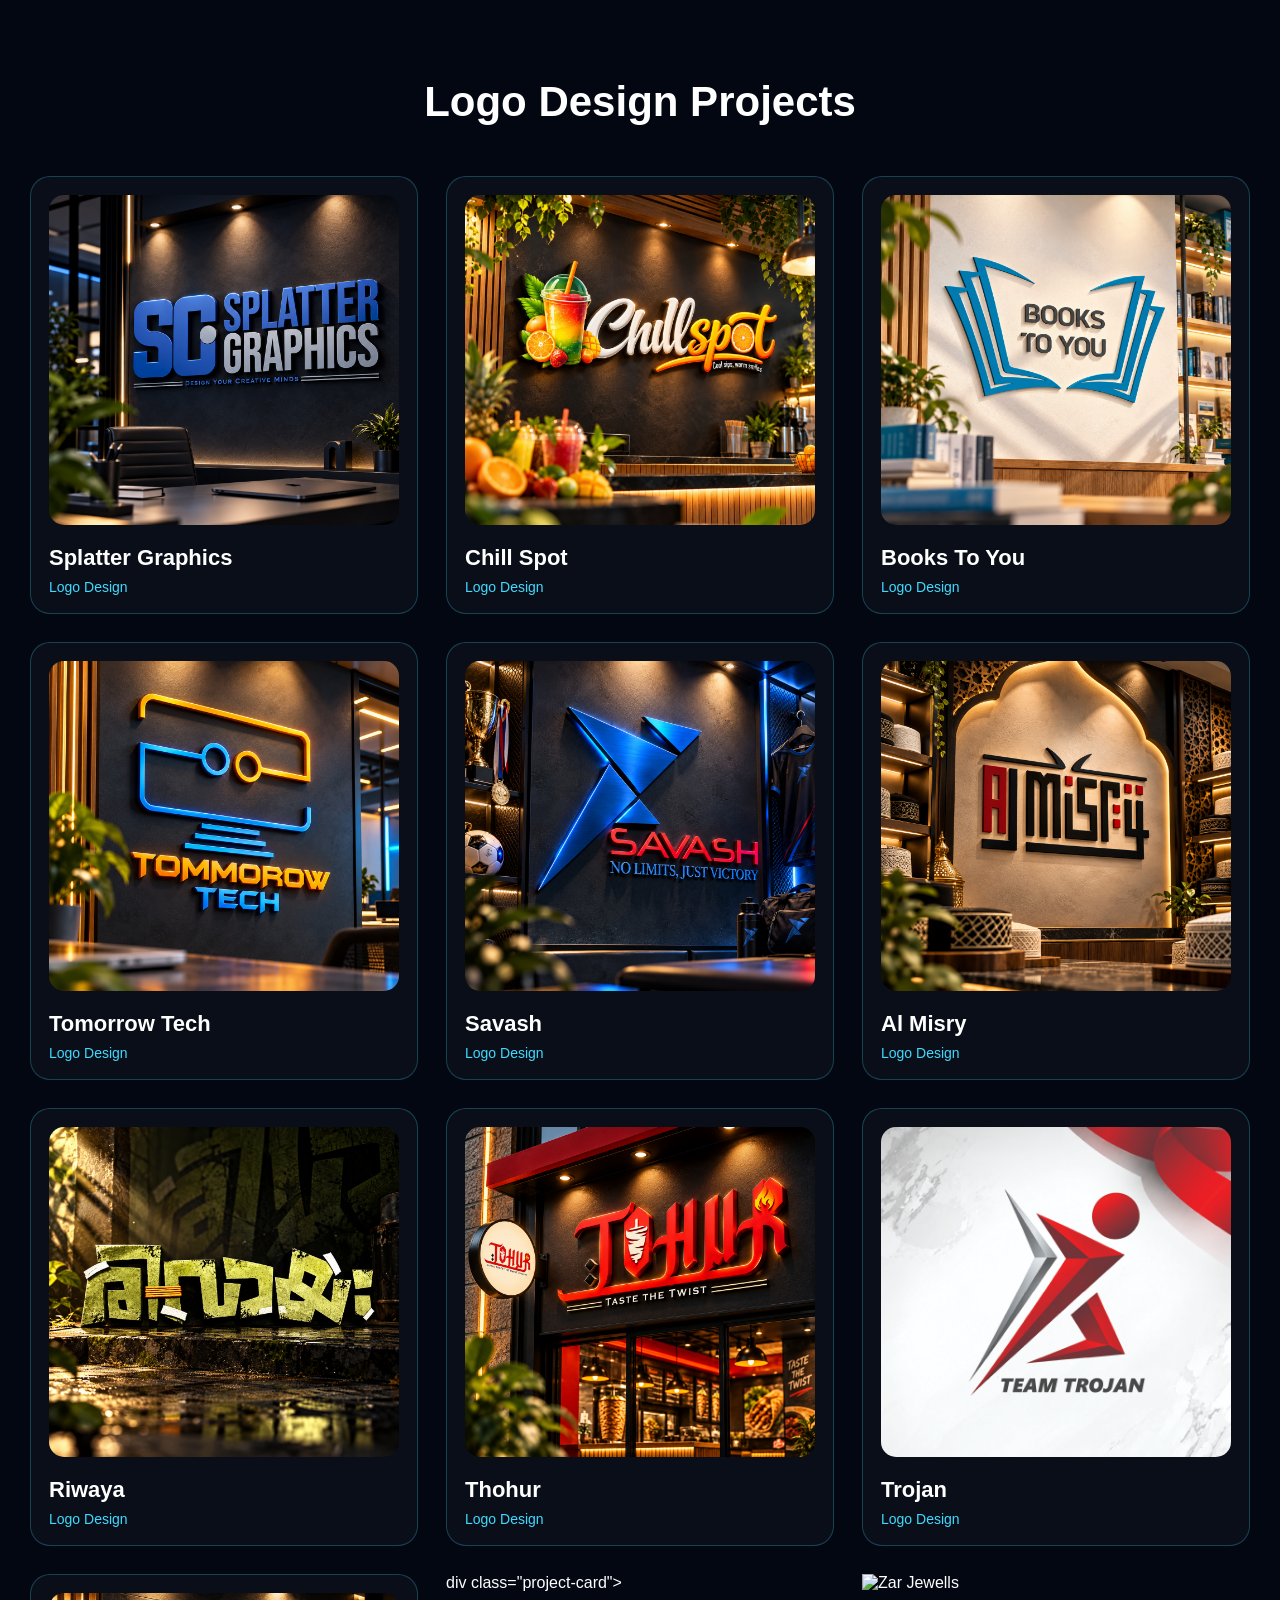
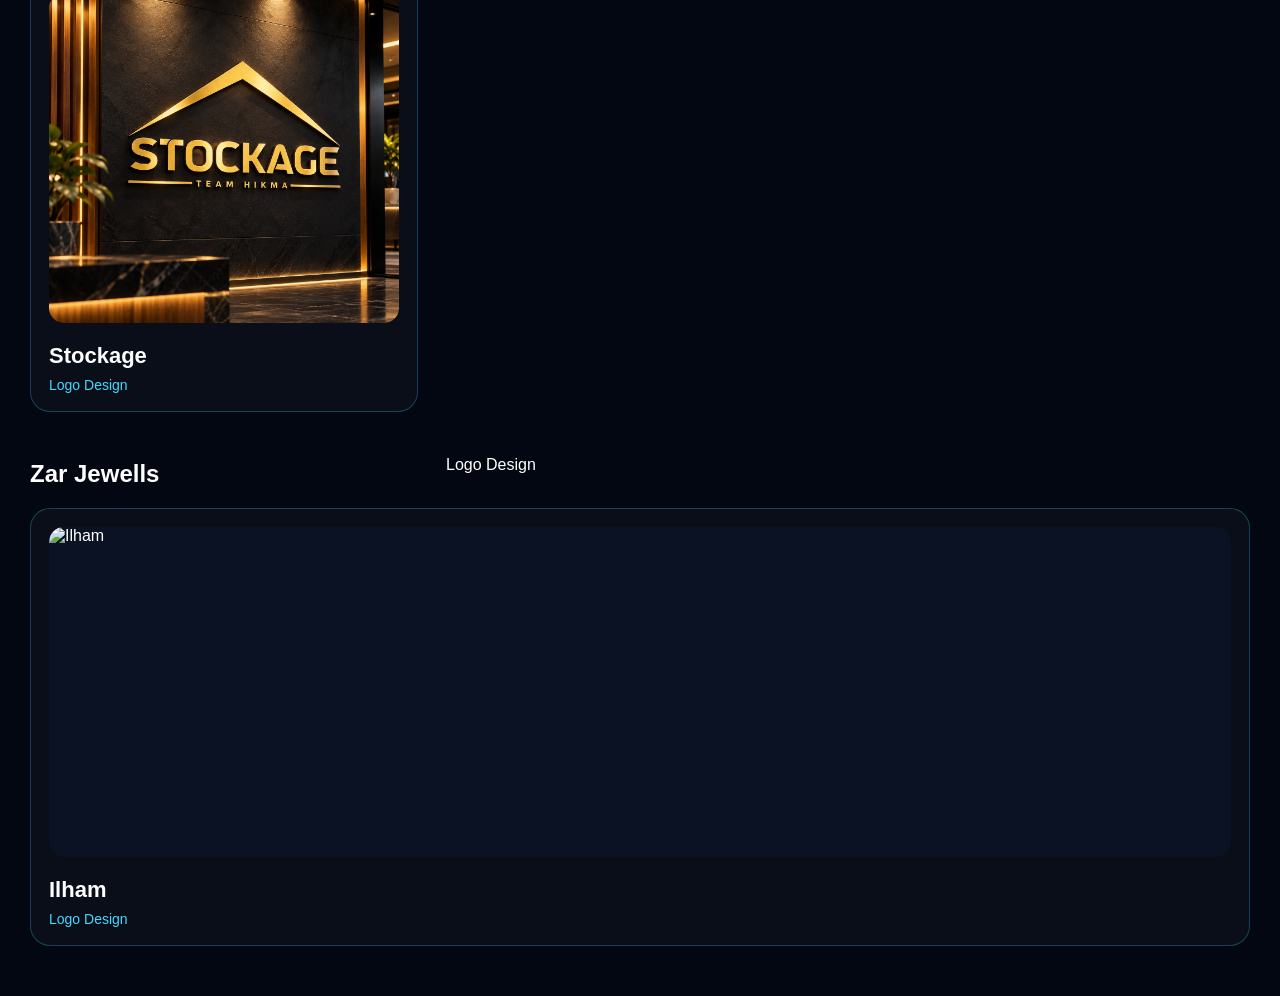
==== Logos/index.html @ f5e45c52 "Add files via upload" ====
<!DOCTYPE html>
<html lang="en">

<head>
    <meta charset="UTF-8">
    <meta name="viewport" content="width=device-width, initial-scale=1.0">

    <title>Splatter Graphics | Logo Design</title>

    <style>
        * {
            box-sizing: border-box;
        }

        body {
            margin: 0;
            background: #030712;
            color: white;
            font-family: Arial, sans-serif;
            padding: 50px 30px;
        }

        .container {
            max-width: 1400px;
            margin: auto;
        }

        h1 {
            text-align: center;
            font-size: 42px;
            margin-bottom: 50px;
        }

        .project-grid {
            display: grid;
            grid-template-columns: repeat(3, 1fr);
            gap: 28px;
        }

        .project-card {
            background: rgba(255, 255, 255, 0.03);
            border: 1px solid rgba(66, 217, 255, 0.25);
            border-radius: 20px;
            padding: 18px;
            overflow: hidden;
            transition: 0.35s ease;
        }

        .project-card:hover {
            transform: translateY(-8px);
            border-color: #42d9ff;
            box-shadow: 0 15px 40px rgba(66, 217, 255, 0.15);
        }

        .project-card img {
            width: 100%;
            height: 330px;
            object-fit: cover;
            display: block;
            border-radius: 15px;
            background: #0b1224;
        }

        .project-card h2 {
            margin: 20px 0 8px;
            font-size: 22px;
        }

        .project-card p {
            margin: 0;
            color: #42d9ff;
            font-size: 14px;
        }

        @media (max-width: 1000px) {
            .project-grid {
                grid-template-columns: repeat(2, 1fr);
            }
        }

        @media (max-width: 600px) {
            body {
                padding: 30px 15px;
            }

            h1 {
                font-size: 30px;
                margin-bottom: 35px;
            }

            .project-grid {
                grid-template-columns: 1fr;
            }

            .project-card img {
                height: 300px;
            }
        }
    </style>
</head>

<body>

<div class="container">

    <h1>Logo Design Projects</h1>

    <div class="project-grid">

        <!-- 01 -->
        <div class="project-card">
            <img src="../splatter-logo-mockup.png.png.png"
                 alt="Splatter Graphics">
            <h2>Splatter Graphics</h2>
            <p>Logo Design</p>
        </div>

        <!-- 02 -->
        <div class="project-card">
            <img src="../chill-spot.png.png.png"
                 alt="Chill Spot">
            <h2>Chill Spot</h2>
            <p>Logo Design</p>
        </div>

        <!-- 03 -->
        <div class="project-card">
            <img src="../books-to-you.png.png.png"
                 alt="Books To You">
            <h2>Books To You</h2>
            <p>Logo Design</p>
        </div>

        <!-- 04 -->
        <div class="project-card">
            <img src="../tomorrow-tech.png.png.png"
                 alt="Tomorrow Tech">
            <h2>Tomorrow Tech</h2>
            <p>Logo Design</p>
        </div>

        <!-- 05 -->
        <div class="project-card">
            <img src="../savash.png.png.png"
                 alt="Savash">
            <h2>Savash</h2>
            <p>Logo Design</p>
        </div>

        <!-- 06 -->
        <div class="project-card">
            <img src="../al-misry.png.png.png"
                 alt="Al Misry">
            <h2>Al Misry</h2>
            <p>Logo Design</p>
        </div>

        <!-- 07 -->
        <div class="project-card">
            <img src="../riwaya.png.png.png"
                 alt="Riwaya">
            <h2>Riwaya</h2>
            <p>Logo Design</p>
        </div>

        <!-- 08 -->
        <div class="project-card">
            <img src="../thohur.png.png.png"
                 alt="Thohur">
            <h2>Thohur</h2>
            <p>Logo Design</p>
        </div>

        <!-- 09 -->
        <div class="project-card">
            <img src="../trojan.jpg.jpg.jpg"
                 alt="Trojan">
            <h2>Trojan</h2>
            <p>Logo Design</p>
        </div>

        <!-- 10 -->
        <div class="project-card">
            <img src="../stockage.png.png.png"
                 alt="Stockage">
            <h2>Stockage</h2>
            <p>Logo Design</p>
        </div>

      <!-- 11 -->
      div class="project-card">
            <img src="../zar-jewells.jpeg.jpeg"
                 alt="Zar Jewells">
            <h2>Zar Jewells</h2>
            <p>Logo Design</p>
        </div>

        <!-- 12 -->
        <div class="project-card">
            <img src="../ilham.png.png"
                 alt="Ilham">
            <h2>Ilham</h2>
            <p>Logo Design</p>
        </div>

    </div>

</div>

</body>
</html>
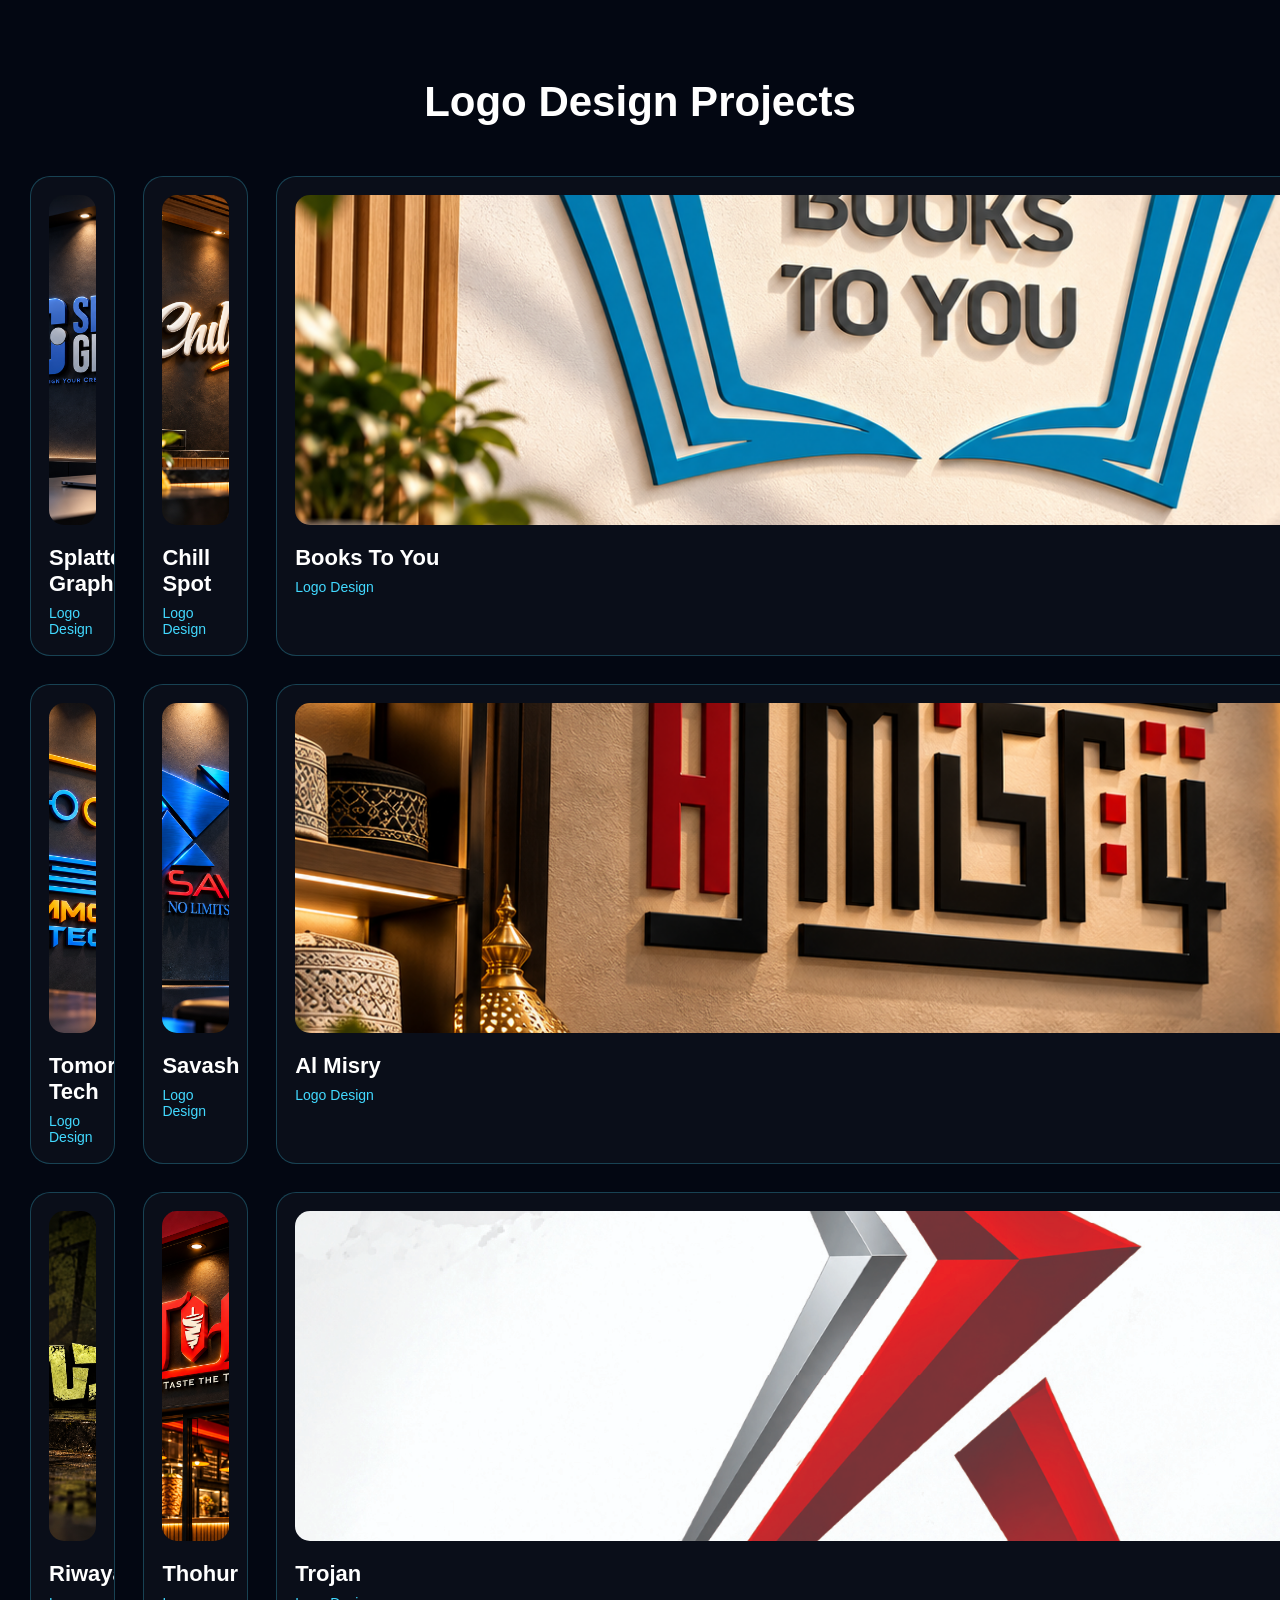
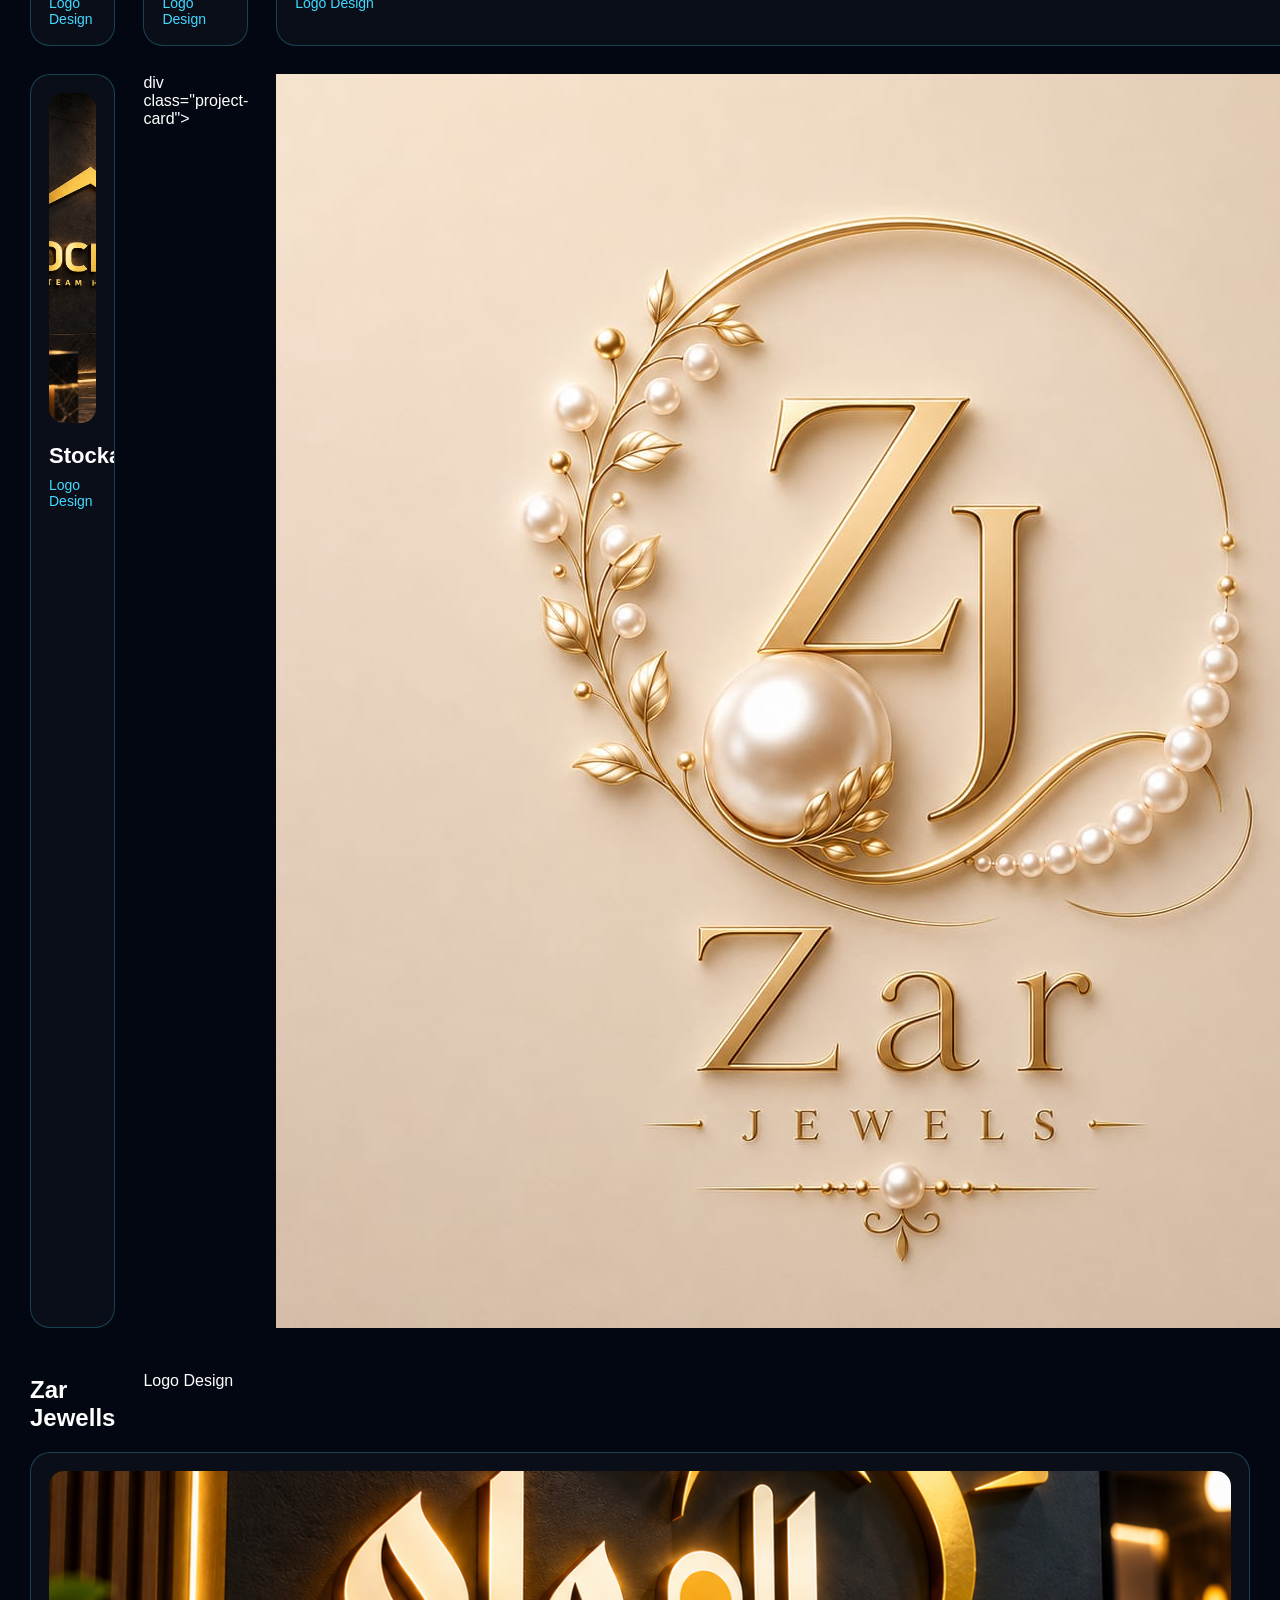
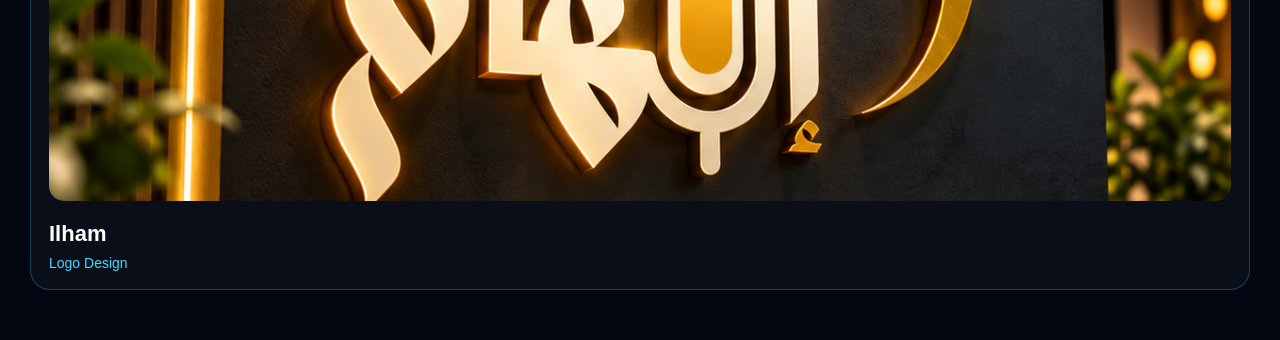
==== commit 81cce907: "Add files via upload" ====
--- a/Logos/index.html
+++ b/Logos/index.html
@@ -109,7 +109,7 @@
 
         <!-- 01 -->
         <div class="project-card">
-            <img src="../splatter-logo-mockup.png.png.png"
+            <img src="./splatter-logo-mockup.png.png.png"
                  alt="Splatter Graphics">
             <h2>Splatter Graphics</h2>
             <p>Logo Design</p>
@@ -117,7 +117,7 @@
 
         <!-- 02 -->
         <div class="project-card">
-            <img src="../chill-spot.png.png.png"
+            <img src="./chill-spot.png.png.png"
                  alt="Chill Spot">
             <h2>Chill Spot</h2>
             <p>Logo Design</p>
@@ -125,7 +125,7 @@
 
         <!-- 03 -->
         <div class="project-card">
-            <img src="../books-to-you.png.png.png"
+            <img src="./books-to-you.png.png.png"
                  alt="Books To You">
             <h2>Books To You</h2>
             <p>Logo Design</p>
@@ -133,7 +133,7 @@
 
         <!-- 04 -->
         <div class="project-card">
-            <img src="../tomorrow-tech.png.png.png"
+            <img src="./tomorrow-tech.png.png.png"
                  alt="Tomorrow Tech">
             <h2>Tomorrow Tech</h2>
             <p>Logo Design</p>
@@ -141,7 +141,7 @@
 
         <!-- 05 -->
         <div class="project-card">
-            <img src="../savash.png.png.png"
+            <img src="./savash.png.png.png"
                  alt="Savash">
             <h2>Savash</h2>
             <p>Logo Design</p>
@@ -149,7 +149,7 @@
 
         <!-- 06 -->
         <div class="project-card">
-            <img src="../al-misry.png.png.png"
+            <img src="./al-misry.png.png.png"
                  alt="Al Misry">
             <h2>Al Misry</h2>
             <p>Logo Design</p>
@@ -157,7 +157,7 @@
 
         <!-- 07 -->
         <div class="project-card">
-            <img src="../riwaya.png.png.png"
+            <img src="./riwaya.png.png.png"
                  alt="Riwaya">
             <h2>Riwaya</h2>
             <p>Logo Design</p>
@@ -165,7 +165,7 @@
 
         <!-- 08 -->
         <div class="project-card">
-            <img src="../thohur.png.png.png"
+            <img src="./thohur.png.png.png"
                  alt="Thohur">
             <h2>Thohur</h2>
             <p>Logo Design</p>
@@ -173,7 +173,7 @@
 
         <!-- 09 -->
         <div class="project-card">
-            <img src="../trojan.jpg.jpg.jpg"
+            <img src="./trojan.jpg.jpg.jpg"
                  alt="Trojan">
             <h2>Trojan</h2>
             <p>Logo Design</p>
@@ -181,7 +181,7 @@
 
         <!-- 10 -->
         <div class="project-card">
-            <img src="../stockage.png.png.png"
+            <img src="./stockage.png.png.png"
                  alt="Stockage">
             <h2>Stockage</h2>
             <p>Logo Design</p>
@@ -189,7 +189,7 @@
 
       <!-- 11 -->
       div class="project-card">
-            <img src="../zar-jewells.jpeg.jpeg"
+            <img src="./zar-jewells.jpeg.jpeg.jpeg"
                  alt="Zar Jewells">
             <h2>Zar Jewells</h2>
             <p>Logo Design</p>
@@ -197,7 +197,7 @@
 
         <!-- 12 -->
         <div class="project-card">
-            <img src="../ilham.png.png"
+            <img src="./ilham.png.png.png"
                  alt="Ilham">
             <h2>Ilham</h2>
             <p>Logo Design</p>
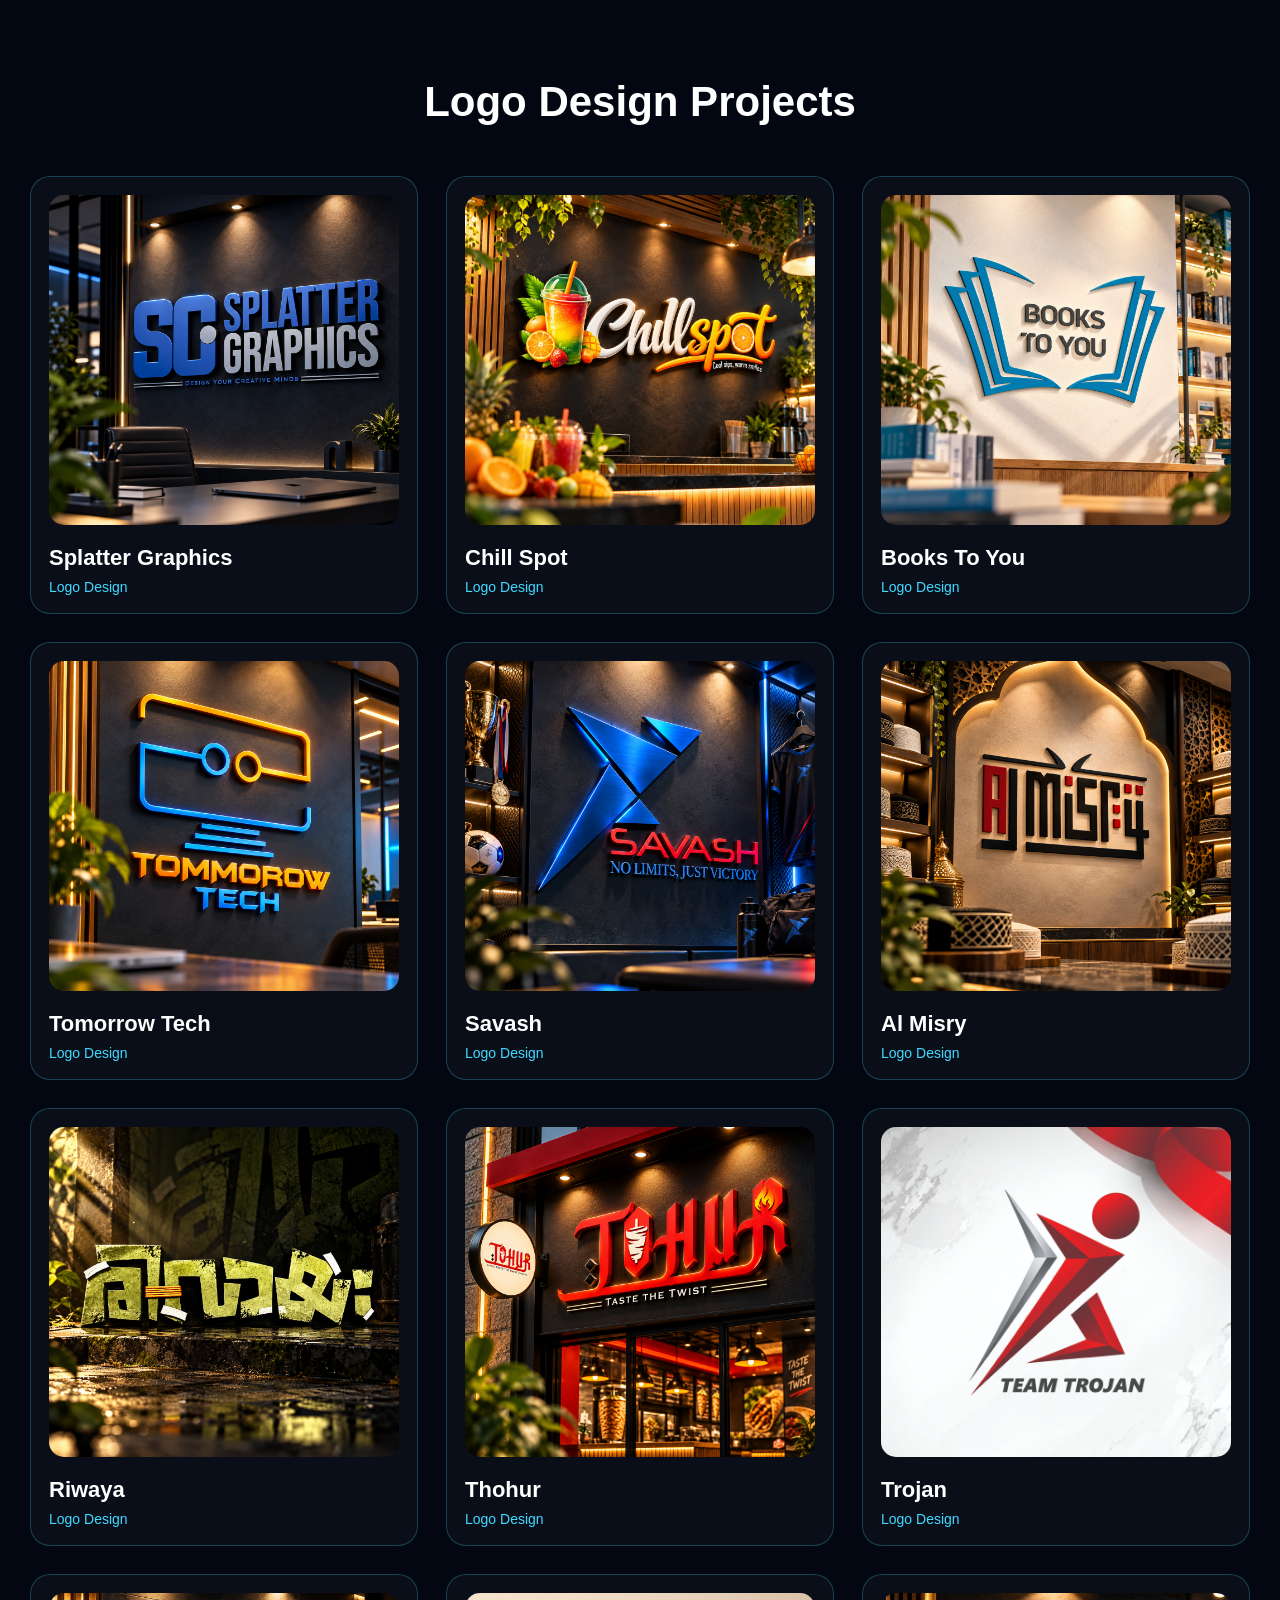
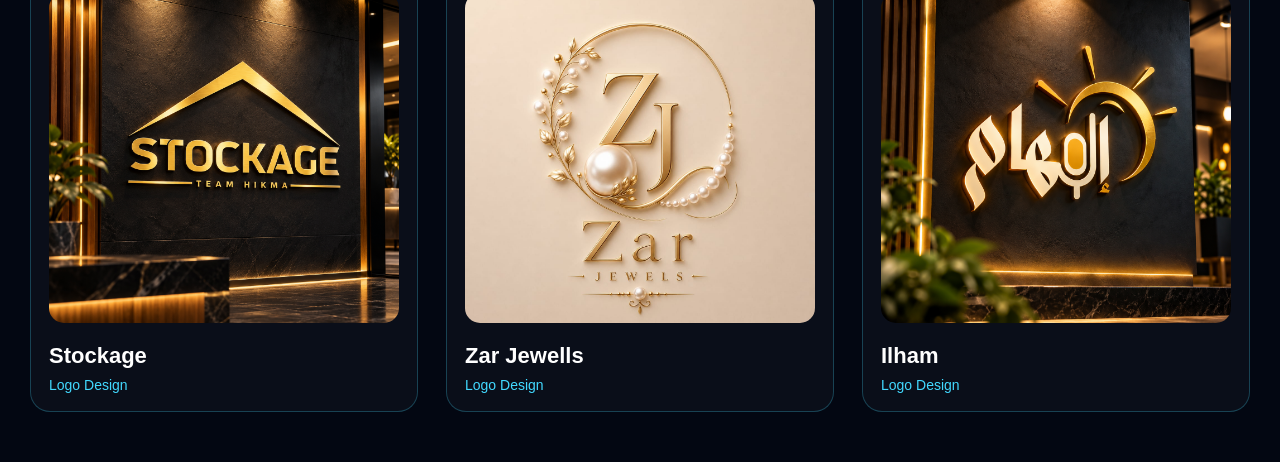
==== commit f2082930: "Add files via upload" ====
--- a/Logos/index.html
+++ b/Logos/index.html
@@ -187,8 +187,8 @@
             <p>Logo Design</p>
         </div>
 
-      <!-- 11 -->
-      div class="project-card">
+        <!-- 11 -->
+        <div class="project-card">
             <img src="./zar-jewells.jpeg.jpeg.jpeg"
                  alt="Zar Jewells">
             <h2>Zar Jewells</h2>
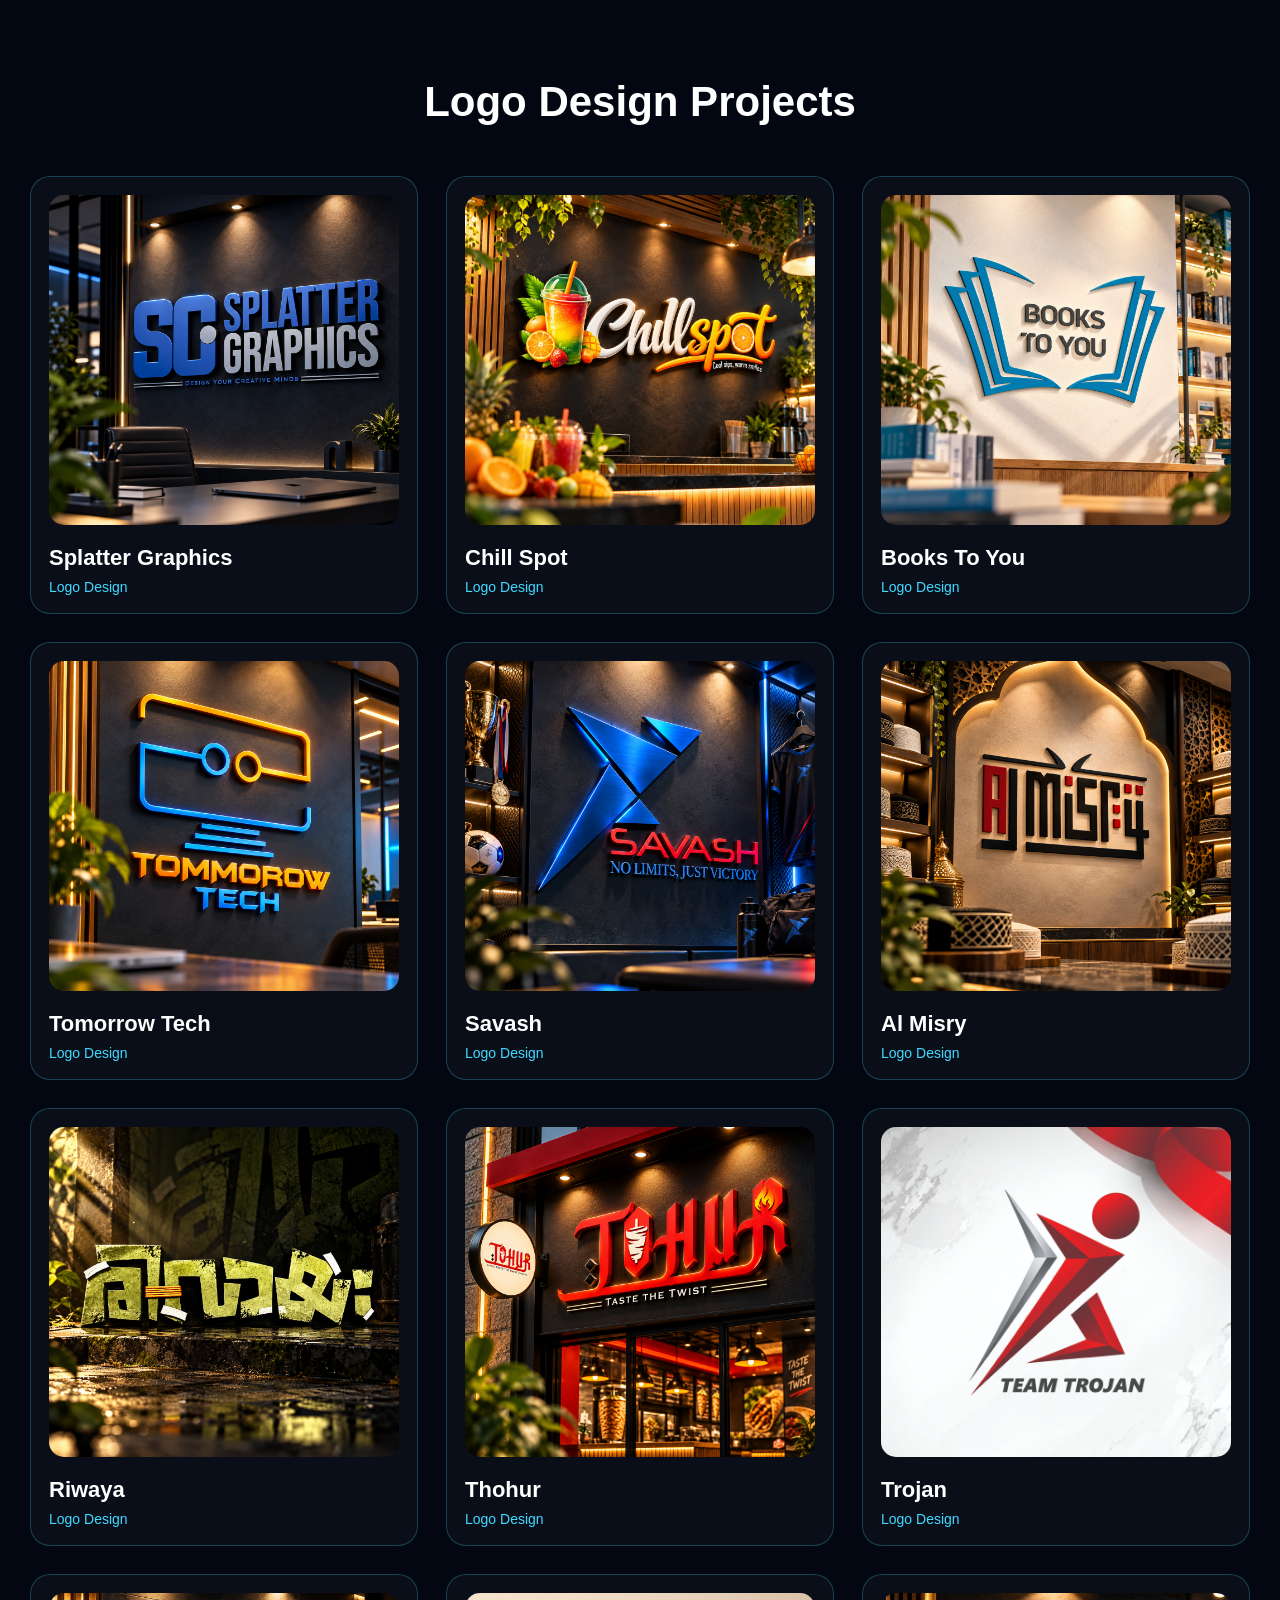
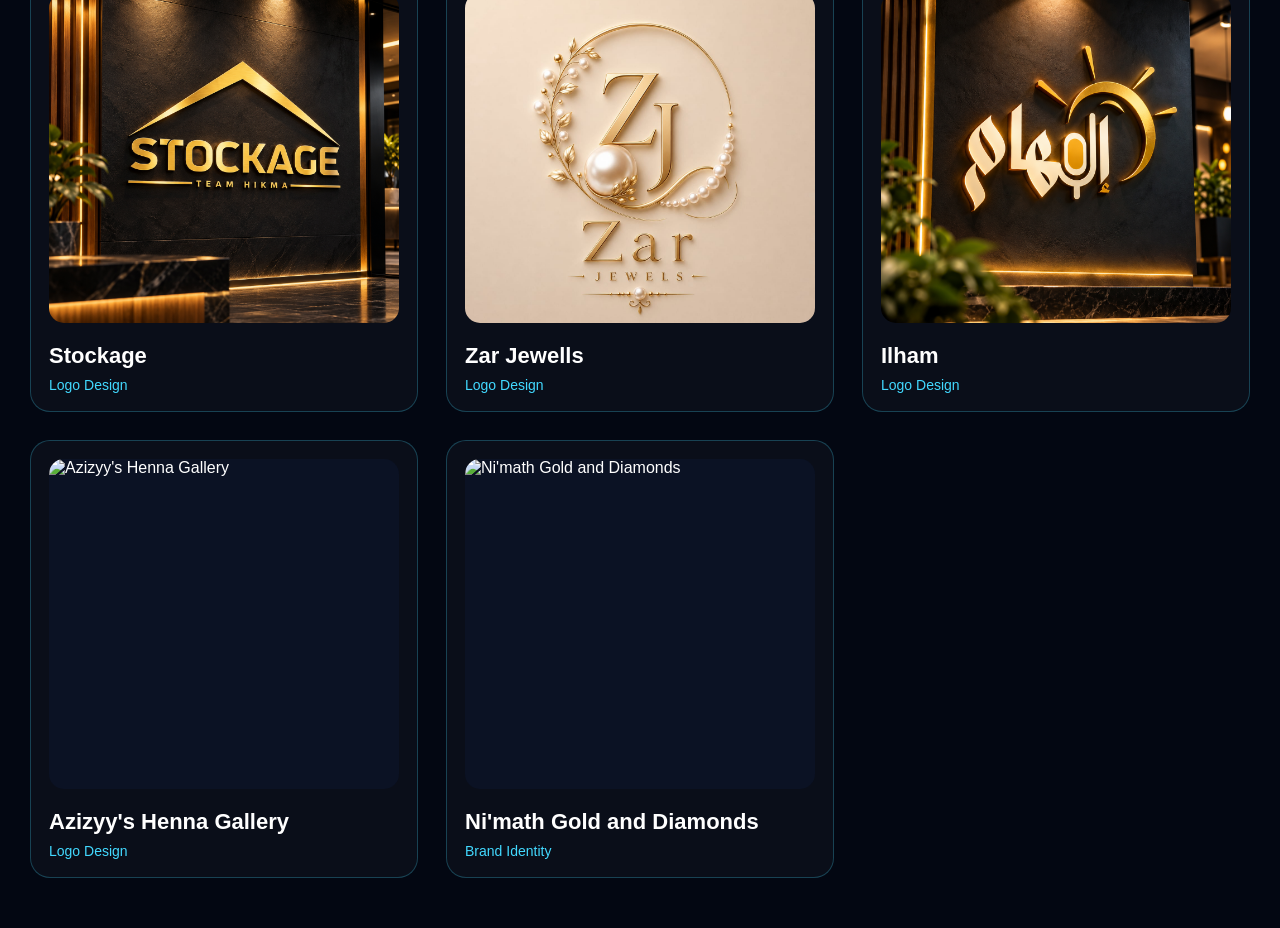
==== commit d44d32a9: "Add files via upload" ====
--- a/Logos/index.html
+++ b/Logos/index.html
@@ -203,6 +203,22 @@
             <p>Logo Design</p>
         </div>
 
+        <!-- 13 -->
+        <div class="project-card">
+            <img src="./aziyyys-henna.jpg"
+                 alt="Azizyy's Henna Gallery">
+            <h2>Azizyy's Henna Gallery</h2>
+            <p>Logo Design</p>
+        </div>
+
+        <!-- 14 -->
+        <div class="project-card">
+            <img src="./nimath-gold.jpg"
+                 alt="Ni'math Gold and Diamonds">
+            <h2>Ni'math Gold and Diamonds</h2>
+            <p>Brand Identity</p>
+        </div>
+
     </div>
 
 </div>
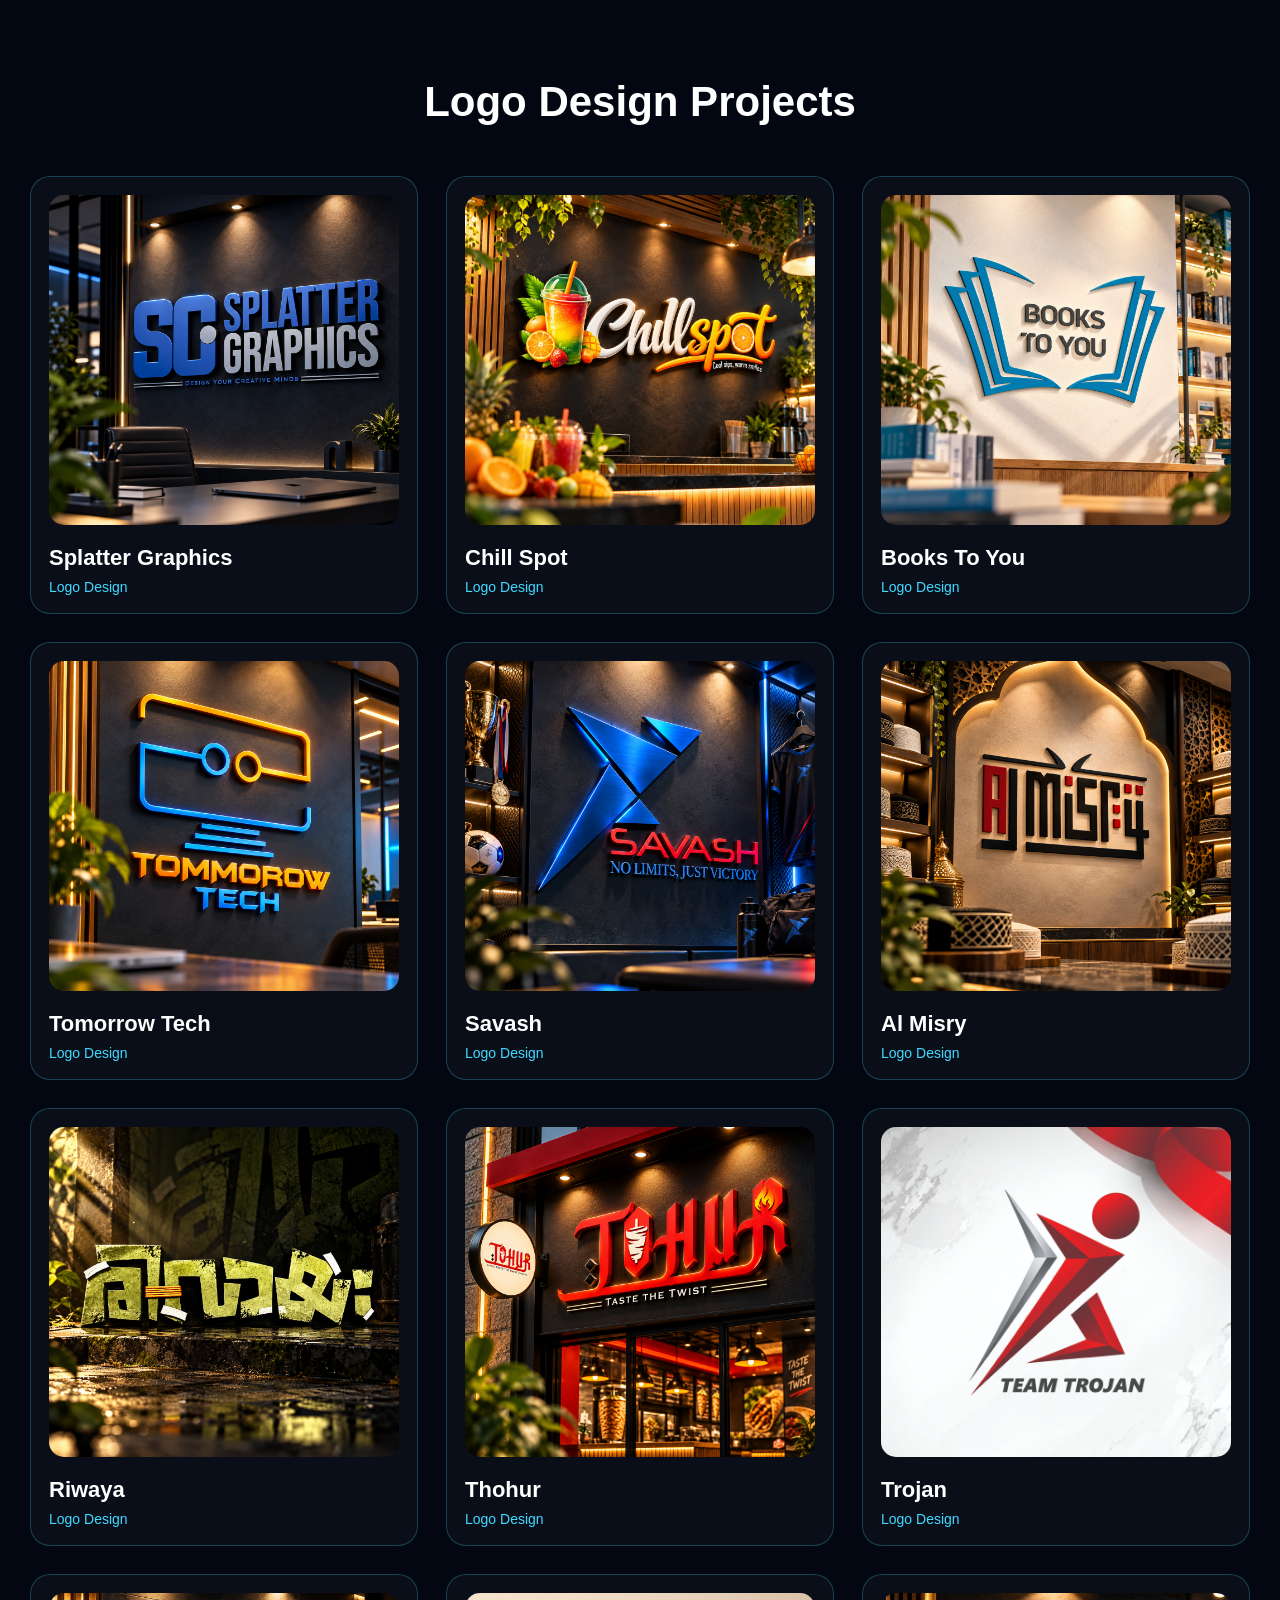
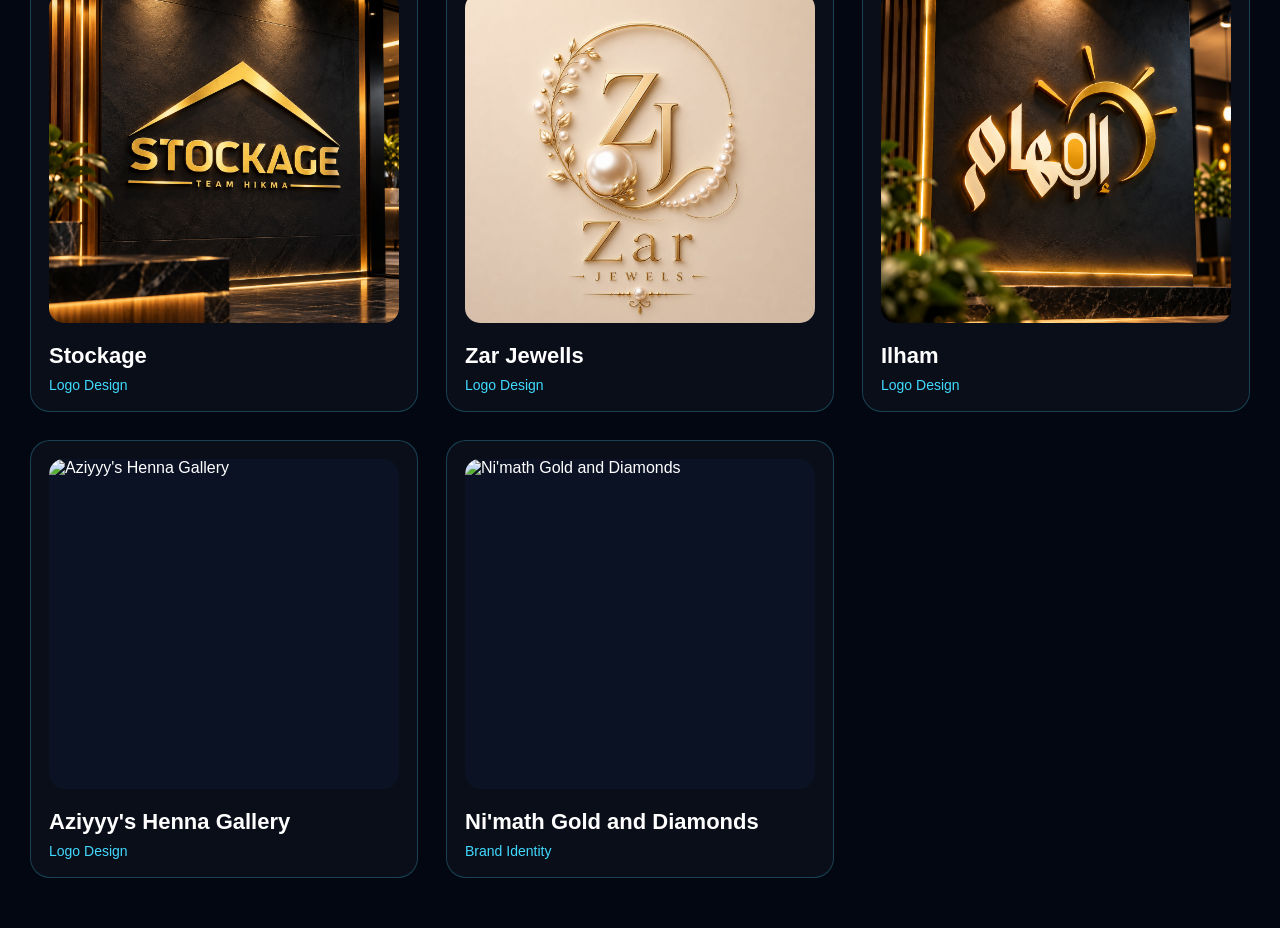
==== commit 65619c43: "Add files via upload" ====
--- a/Logos/index.html
+++ b/Logos/index.html
@@ -205,15 +205,15 @@
 
         <!-- 13 -->
         <div class="project-card">
-            <img src="./aziyyys-henna.jpg"
-                 alt="Azizyy's Henna Gallery">
-            <h2>Azizyy's Henna Gallery</h2>
+            <img src="./aziyyys-henna.jpg.png"
+                 alt="Aziyyy's Henna Gallery">
+            <h2>Aziyyy's Henna Gallery</h2>
             <p>Logo Design</p>
         </div>
 
         <!-- 14 -->
         <div class="project-card">
-            <img src="./nimath-gold.jpg"
+            <img src="./nimath-gold.jpg.png"
                  alt="Ni'math Gold and Diamonds">
             <h2>Ni'math Gold and Diamonds</h2>
             <p>Brand Identity</p>
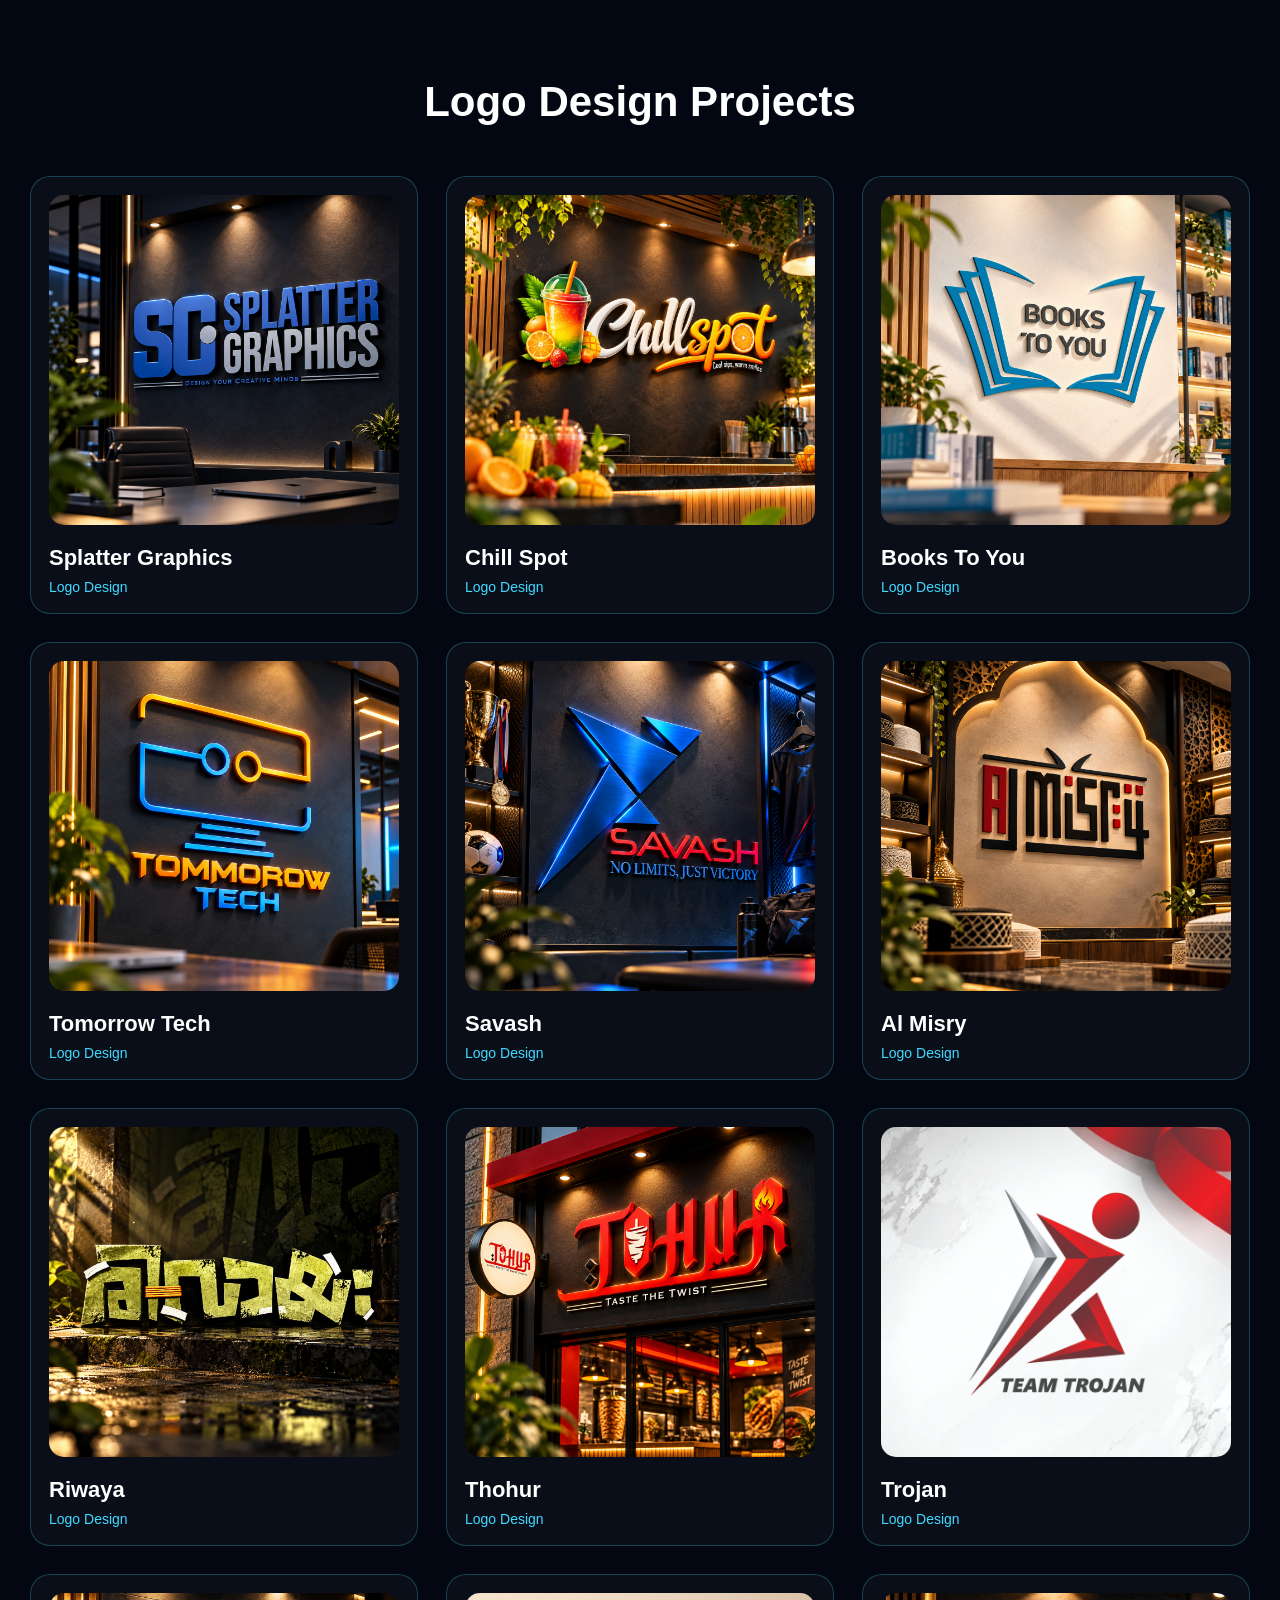
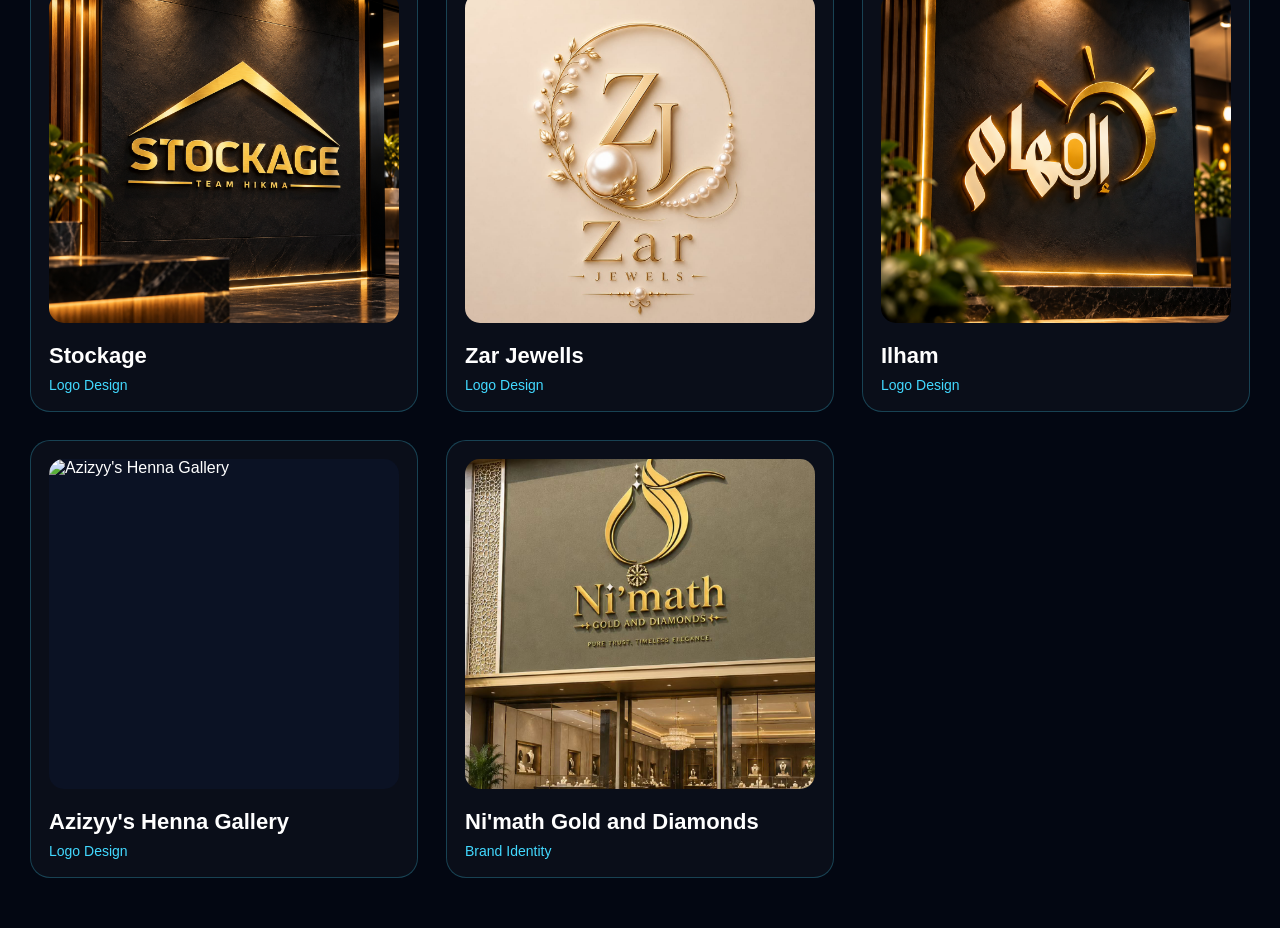
==== commit 6a40ccb6: "Add files via upload" ====
--- a/Logos/index.html
+++ b/Logos/index.html
@@ -205,15 +205,15 @@
 
         <!-- 13 -->
         <div class="project-card">
-            <img src="./aziyyys-henna.jpg.png"
-                 alt="Aziyyy's Henna Gallery">
-            <h2>Aziyyy's Henna Gallery</h2>
+            <img src="./aziyyys-henna-gallery.jpg.png"
+                 alt="Azizyy's Henna Gallery">
+            <h2>Azizyy's Henna Gallery</h2>
             <p>Logo Design</p>
         </div>
 
         <!-- 14 -->
         <div class="project-card">
-            <img src="./nimath-gold.jpg.png"
+            <img src="./nimath.jpg.png"
                  alt="Ni'math Gold and Diamonds">
             <h2>Ni'math Gold and Diamonds</h2>
             <p>Brand Identity</p>
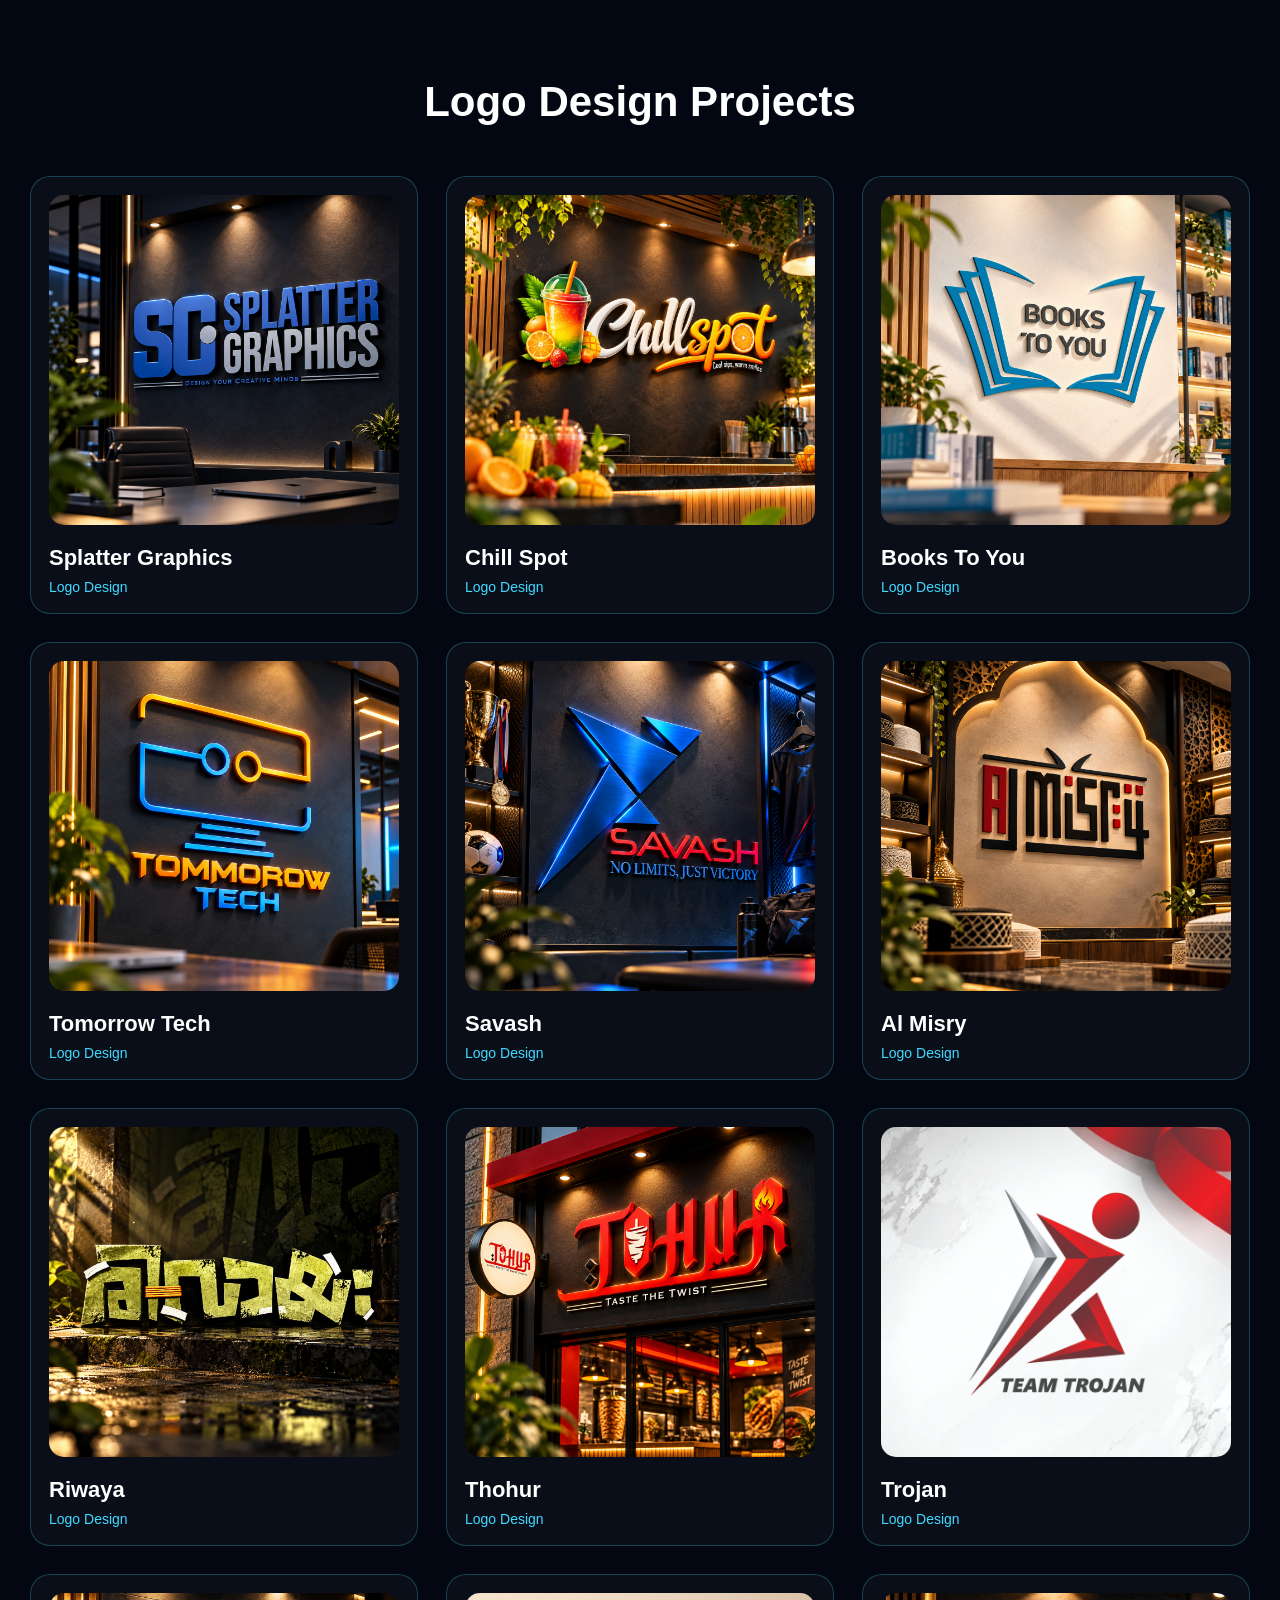
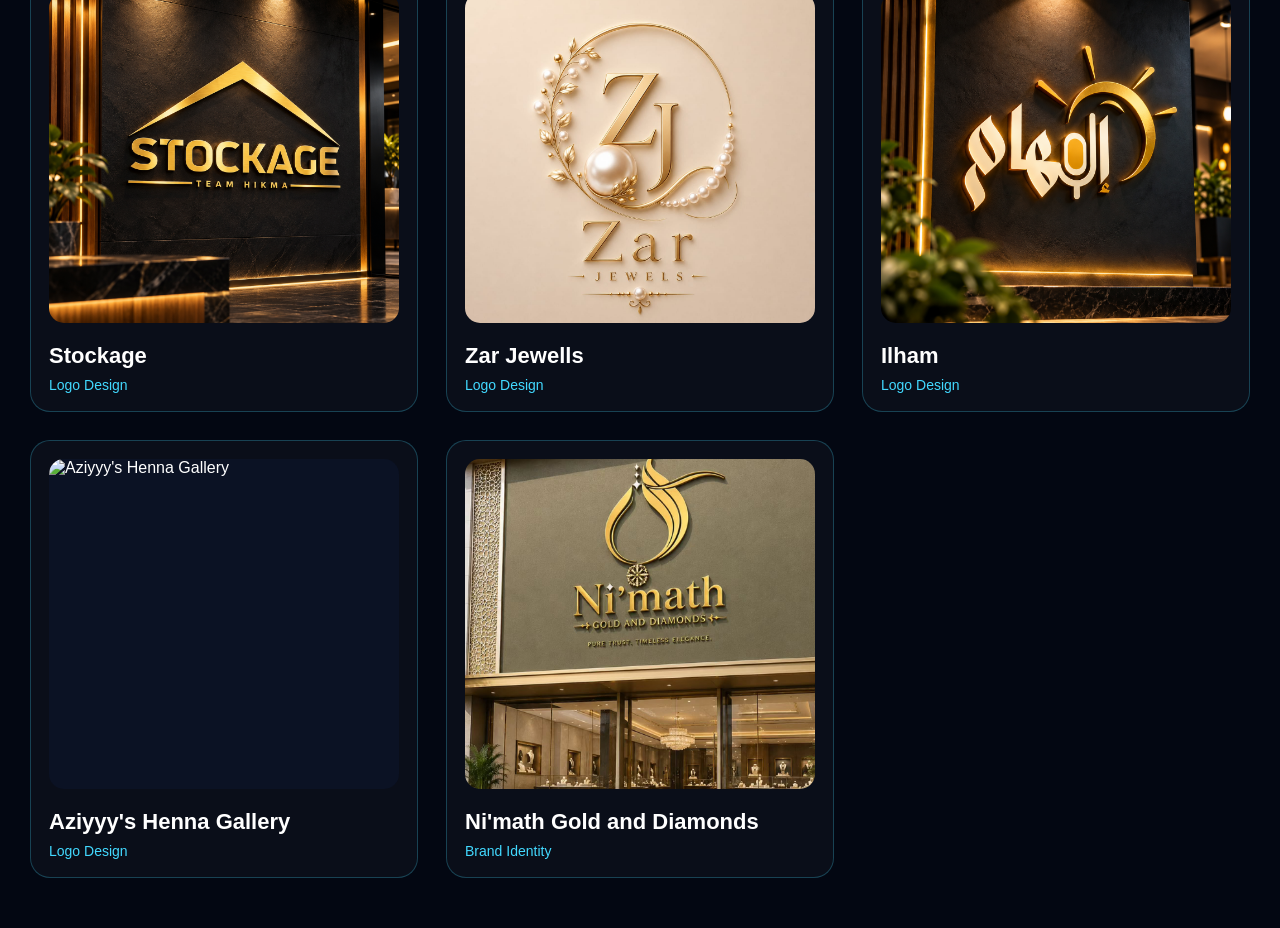
==== commit 11c30fe6: "Add files via upload" ====
--- a/Logos/index.html
+++ b/Logos/index.html
@@ -206,8 +206,8 @@
         <!-- 13 -->
         <div class="project-card">
             <img src="./aziyyys-henna-gallery.jpg.png"
-                 alt="Azizyy's Henna Gallery">
-            <h2>Azizyy's Henna Gallery</h2>
+                 alt="Aziyyy's Henna Gallery">
+            <h2>Aziyyy's Henna Gallery</h2>
             <p>Logo Design</p>
         </div>
 
